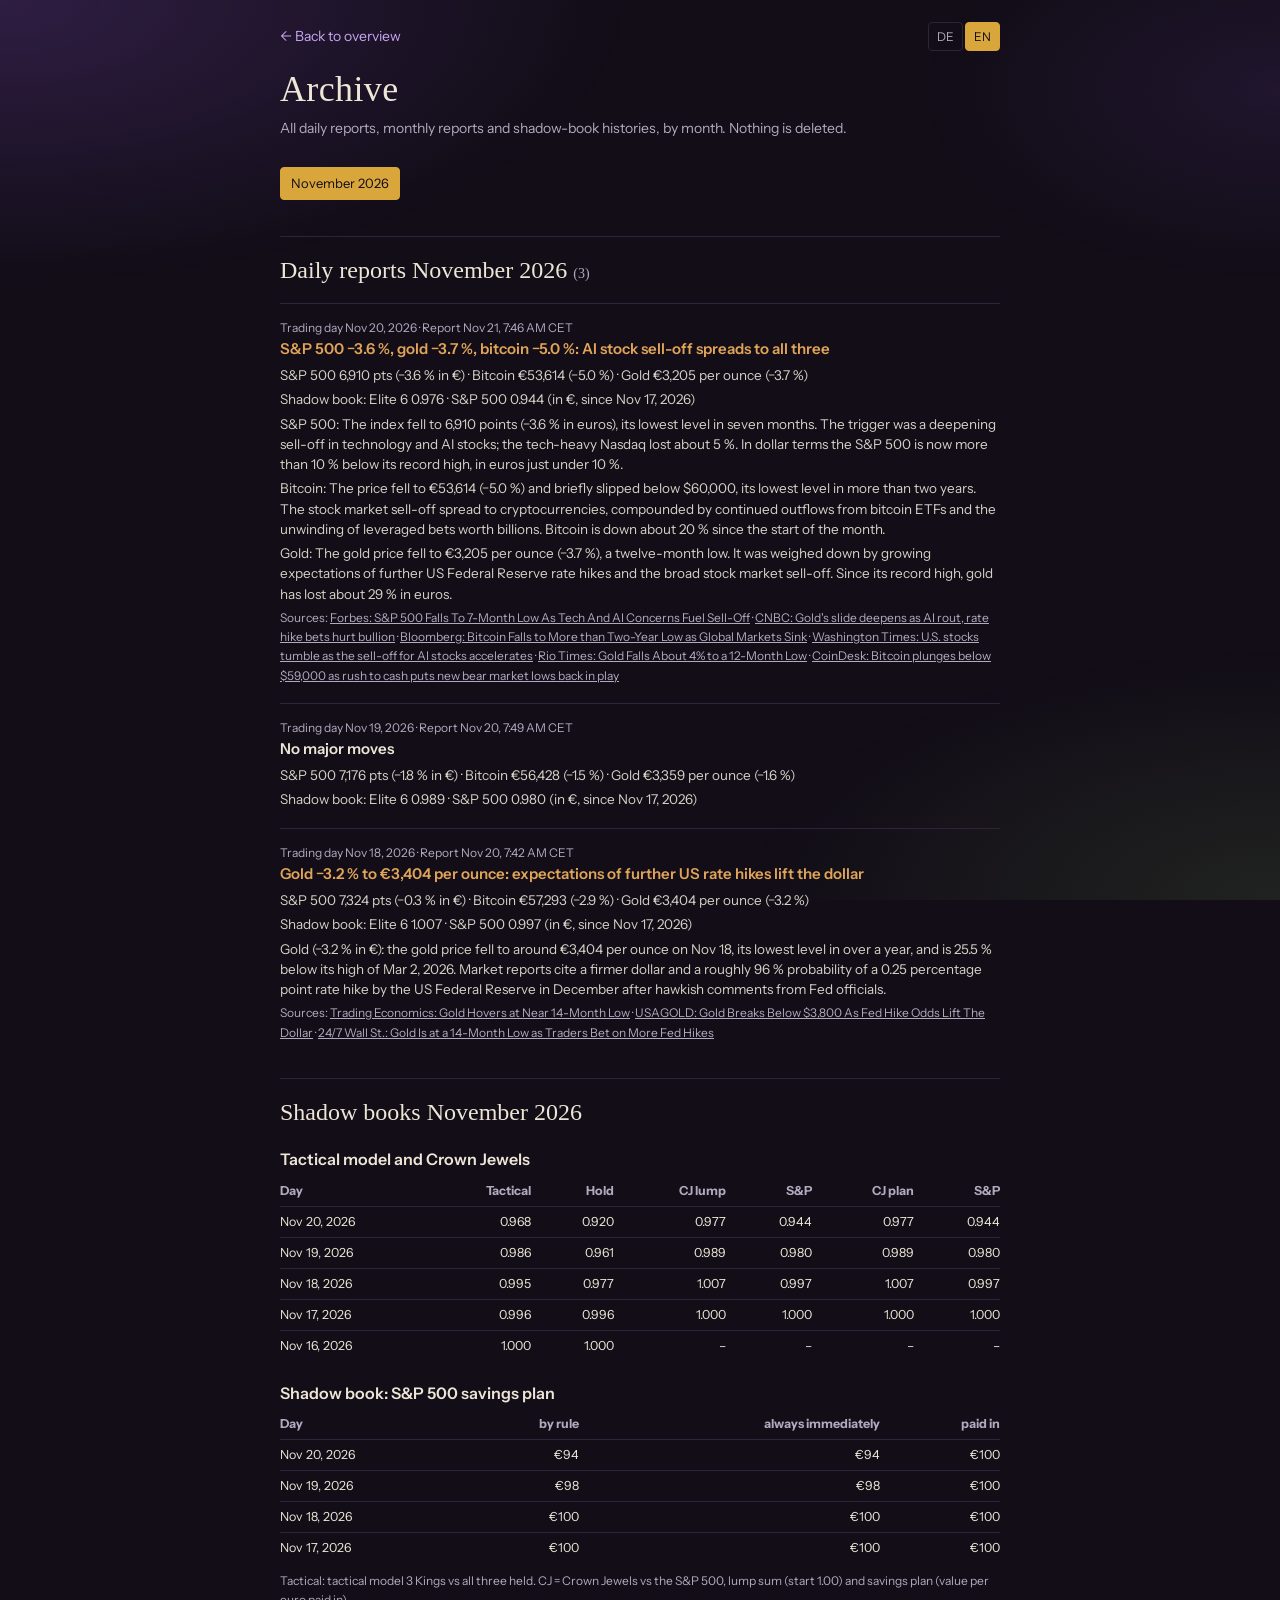
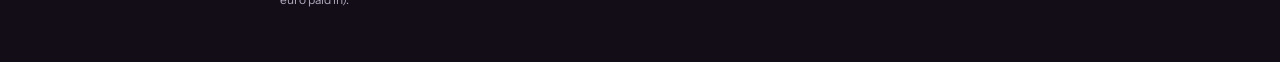
==== site/archiv.html @ 7afd89ca "Design: Narren-Atmosphäre (lila Schimmer im Hintergrund, rote Markerstriche unter Überschriften) Co-" ====
<!DOCTYPE html>
<html lang="de"><head><meta charset="utf-8">
<meta name="viewport" content="width=device-width,initial-scale=1,viewport-fit=cover">
<meta name="robots" content="noindex,nofollow"><meta name="theme-color" content="#120D17">
<link rel="preconnect" href="https://fonts.googleapis.com"><link rel="preconnect" href="https://fonts.gstatic.com" crossorigin><link href="https://fonts.googleapis.com/css2?family=Permanent+Marker&family=Rubik+Wet+Paint&family=Instrument+Sans:wght@400;500;600;700&display=swap" rel="stylesheet"><link rel="icon" href="favicon.svg" type="image/svg+xml"><link rel="apple-touch-icon" href="apple-touch-icon.png"><title>3Kings · Archiv</title>
<style>
:root{--ink:#0F1218;--line:#262B37;--text:#E9E4D8;--mute:#8A8F9C;--gld:#D9B34A;
--serif:"Iowan Old Style","Palatino Linotype",Palatino,Georgia,serif;--sans:system-ui,-apple-system,"Segoe UI",sans-serif}
*{box-sizing:border-box}html{color-scheme:dark}
body{margin:0;background:var(--ink);color:var(--text);font:15px/1.6 var(--sans);-webkit-font-smoothing:antialiased;
padding:max(22px,env(safe-area-inset-top)) 18px max(40px,env(safe-area-inset-bottom))}
main{max-width:720px;margin:0 auto}
a{color:var(--gld)}
.back{display:inline-block;margin-bottom:18px;font-size:14px;text-decoration:none}
h1{font:600 36px/1.15 var(--serif);margin:0 0 6px}
.lead{color:var(--mute);font-size:14px;margin:0 0 28px}
h2{font:500 22px/1.25 var(--serif);margin:36px 0 8px;padding-top:18px;border-top:1px solid var(--line)}
h3{font:600 16px/1.3 var(--sans);margin:22px 0 6px}
p,li{color:#D6D1C5}ul{padding-left:20px}
code{font-size:13px;background:#171B24;padding:1px 5px;border-radius:3px}
.top{display:flex;justify-content:space-between;align-items:center;margin-bottom:18px}.top .back{margin:0}.lang{display:flex;gap:2px;font-size:12px}.lang a{color:var(--mute);text-decoration:none;padding:4px 8px;border:1px solid var(--line);border-radius:4px}.lang a.on{color:var(--ink);background:var(--gld);border-color:var(--gld)}

.months{display:flex;flex-wrap:wrap;gap:6px;margin:0 0 22px}.months a{color:var(--mute);text-decoration:none;font-size:13px;padding:5px 10px;border:1px solid var(--line);border-radius:4px}.months a.on{color:var(--ink);background:var(--gld);border-color:var(--gld)}
.item{margin:18px 0 0;padding-top:14px;border-top:1px solid var(--line)}.meta{font-size:12px;color:var(--mute)}.hl{font:600 15px/1.35 var(--sans);margin:2px 0 6px}.hl.move{color:#E0A458}
.item p{margin:0 0 4px;font-size:13.5px;line-height:1.5}.src{font-size:12px;color:var(--mute)}.src a{color:var(--mute)}.rep h3{margin-top:14px}.sh th,.sh td{padding:5px 0 5px 12px}.sh th:first-child,.sh td:first-child{padding-left:0}.empty{color:var(--mute)}
.totop{position:fixed;right:14px;bottom:max(16px,env(safe-area-inset-bottom));z-index:30;height:36px;padding:0 12px;border-radius:6px;border:1px solid var(--line);background:rgba(15,18,24,.9);-webkit-backdrop-filter:blur(6px);backdrop-filter:blur(6px);color:var(--gld);font-size:13px;display:flex;align-items:center;gap:6px;cursor:pointer;opacity:0;pointer-events:none;transition:opacity .2s}.totop.on{opacity:1;pointer-events:auto}.totop:focus-visible{outline:2px solid var(--gld);outline-offset:2px}@media(prefers-reduced-motion:reduce){.totop{transition:none}}
/* Hofnarr-Design 2026-11-22 */
:root{--ink:#120D17;--slate:#1B1422;--line:#2E2338;--text:#EDE6D6;--mute:#B3A9BF;--ok:#8BC26A;--warn:#E2B04A;--bad:#EE6B5E;--gld:#D9A63B;--violet:#7B4BB8;--jgreen:#8BC26A;
--display:"Permanent Marker","Comic Sans MS",cursive;--title:"Rubik Wet Paint","Permanent Marker",cursive;--serif:"Instrument Sans",system-ui,-apple-system,"Segoe UI",sans-serif;--sans:"Instrument Sans",system-ui,-apple-system,"Segoe UI",sans-serif}
body{background:var(--ink)}a{color:#C9A6F2}a:hover{color:#E4D2FA}
.totop{background:rgba(18,13,23,.92);color:var(--gld)}
h1{font-family:var(--display);font-weight:400;letter-spacing:.01em}
h2{font-family:var(--display);font-weight:400;font-size:24px}

/* Narren-Atmosphäre 2026-11-22 */
body::before{content:"";position:fixed;inset:0;z-index:-1;pointer-events:none;background:radial-gradient(70% 45% at 0% 0%,rgba(123,75,184,.28),transparent 70%),radial-gradient(60% 40% at 100% 100%,rgba(139,194,106,.12),transparent 70%),radial-gradient(40% 30% at 100% 10%,rgba(123,75,184,.14),transparent 70%)}
body{background:#120D17}
</style></head><body><button class="totop" id="totop" type="button"><svg viewBox="0 0 12 12" width="12" height="12" aria-hidden="true"><path d="M6 10V2M2.5 5.5 6 2l3.5 3.5" fill="none" stroke="currentColor" stroke-width="1.5" stroke-linecap="round" stroke-linejoin="round"/></svg><span id="totopl">Nach oben</span></button>
<main>
<div class="top"><a class="back" id="back" href="./">← Zurück zur Übersicht</a><span class="lang"><a href="?lang=de" id="lde">DE</a><a href="?lang=en" id="len">EN</a></span></div>
<h1 id="ttl">Archiv</h1>
<p class="lead" id="lead">Alle Tagesmeldungen, Berichte und Schattenbuch-Verläufe, nach Monaten. Nichts wird gelöscht.</p>
<nav class="months" id="months"></nav>
<div id="doc"><p class="empty">…</p></div>
</main>
<script>
const qs=new URLSearchParams(location.search);let LANG=qs.get("lang")||(()=>{try{return localStorage.getItem("lang")}catch(e){return null}})()||(navigator.language||"de").slice(0,2);if(LANG!=="en")LANG="de";try{localStorage.setItem("lang",LANG)}catch(e){}
const EN=LANG==="en",T=(de,en)=>EN?en:de,LOC=EN?"en-US":"de-DE";document.documentElement.lang=LANG;
document.getElementById(EN?"len":"lde").className="on";document.getElementById("back").href="./?lang="+LANG;
const keep=k=>{const u=new URLSearchParams(location.search);u.set("lang",k);u.set("v",Date.now());return "?"+u};document.getElementById("lde").href=keep("de");document.getElementById("len").href=keep("en");
if(EN){document.title="3Kings · Archive";document.getElementById("back").textContent="← Back to overview";document.getElementById("ttl").textContent="Archive";document.getElementById("lead").textContent="All daily reports, monthly reports and shadow-book histories, by month. Nothing is deleted."}
const e=s=>String(s).replace(/&/g,"&amp;").replace(/</g,"&lt;").replace(/>/g,"&gt;");
const fmtDay=s=>{const[a,b,c]=s.split("-");return EN?new Date(+a,+b-1,+c).toLocaleDateString("en-US",{month:"short",day:"numeric",year:"numeric"}):c+"."+b+"."+a};
const mname=m=>{const[a,b]=m.split("-");return new Date(+a,+b-1,1).toLocaleDateString(LOC,{month:"long",year:"numeric"})};
const get=u=>fetch(u,{cache:"no-store"}).then(r=>r.ok?r.json():null).catch(()=>null);
Promise.all([get("archive/index.json"),get("news.json"),get("reports.json")]).then(async([ix,nw,rp])=>{
 const months=(ix&&ix.months)||[];const doc=document.getElementById("doc");
 if(!months.length){doc.innerHTML=`<p class="empty">${T("Noch keine Einträge.","No entries yet.")}</p>`;return}
 const m=months.includes(qs.get("m"))?qs.get("m"):months[0];
 document.getElementById("months").innerHTML=months.map(x=>`<a href="?lang=${LANG}&m=${x}"${x===m?' class="on"':""}>${mname(x)}</a>`).join("");
 const ar=await get(`archive/news-${m}.json`),sh=await get(`archive/shadow-${m}.json`);
 const items=[...((nw&&nw.items)||[]).filter(x=>(x.date||"").startsWith(m)),...((ar&&ar.items)||[])];
 const reps=((rp&&rp.items)||[]).filter(x=>x.type==="month"?x.period===m:(m.endsWith("-12")&&x.period===m.slice(0,4)));
 const rep=x=>{const ln=EN&&x.lines_en?x.lines_en:(x.lines||[]);return `<div class="item rep"><div class="meta">${x.type==="year"?T("Jahresbericht","Annual report"):T("Monatsbericht","Monthly report")} ${e(EN&&x.title_en?x.title_en:x.title)}${x.published?" · "+T("veröffentlicht ","published ")+e(x.published):""}</div>${ln.map(l=>l.startsWith("# ")?`<h3>${e(l.slice(2))}</h3>`:`<p>${e(l)}</p>`).join("")}</div>`};
 const one=x=>{const hl=EN&&x.headline_en?x.headline_en:x.headline,ln=EN&&x.lines_en?x.lines_en:(x.lines||[]),we=/^(Wochenende|Weekend)/.test(x.headline||"");
  return `<div class="item"><div class="meta">${we?T("Bitcoin am Wochenende ","Bitcoin weekend ")+fmtDay(x.date):T("Börsentag ","Trading day ")+fmtDay(x.date)}${x.published?" · "+T("Bericht ","Report ")+e(EN&&x.published_en?x.published_en:x.published):""}</div><div class="hl${x.move?" move":""}">${e(hl)}</div>${ln.map(l=>`<p>${e(l)}</p>`).join("")}${(x.sources||[]).length?`<div class="src">${T("Quellen","Sources")}: ${x.sources.map(s=>`<a href="${e(s.url)}" rel="noopener" target="_blank">${e(s.title)}</a>`).join(" · ")}</div>`:""}</div>`};
 const e0=x=>x==null?"–":new Intl.NumberFormat(LOC,{style:"currency",currency:"EUR",maximumFractionDigits:0}).format(x);const f3=x=>x==null?"–":(+x).toFixed(3).replace(".",EN?".":",");
 const shadow=sh&&sh.rows&&sh.rows.length?`<h2>${T("Schattenbücher","Shadow books")} ${mname(m)}</h2><h3>${T("Taktikmodell und Kronjuwelen","Tactical model and Crown Jewels")}</h3><div style="overflow-x:auto"><table class="sh" style="width:100%;border-collapse:collapse;font-size:12.5px;white-space:nowrap"><tr style="color:var(--mute);text-align:right"><th style="text-align:left">${T("Tag","Day")}</th><th>${T("Taktik","Tactical")}</th><th>${T("Halten","Hold")}</th><th>${T("KJ Einmal","CJ lump")}</th><th>S&amp;P</th><th>${T("KJ Sparplan","CJ plan")}</th><th>S&amp;P</th></tr>${sh.rows.map(r=>`<tr style="text-align:right;border-top:1px solid var(--line)"><td style="text-align:left;padding:5px 0">${fmtDay(r.date)}</td><td>${f3(r.team)}</td><td>${f3(r.team_hold)}</td><td>${f3(r.kj)}</td><td>${f3(r.kj_spy)}</td><td>${f3(r.kjp)}</td><td>${f3(r.kjp_spy)}</td></tr>`).join("")}</table></div>${sh.rows.some(r=>r.sp_rule!=null)?`<h3>${T("Schattenbuch Sparplan S&amp;P 500","Shadow book: S&amp;P 500 savings plan")}</h3><div style="overflow-x:auto"><table class="sh" style="width:100%;border-collapse:collapse;font-size:12.5px;white-space:nowrap"><tr style="color:var(--mute);text-align:right"><th style="text-align:left">${T("Tag","Day")}</th><th>${T("nach Regel","by rule")}</th><th>${T("immer sofort","always immediately")}</th><th>${T("eingezahlt","paid in")}</th></tr>${sh.rows.filter(r=>r.sp_rule!=null).map(r=>`<tr style="text-align:right;border-top:1px solid var(--line)"><td style="text-align:left">${fmtDay(r.date)}</td><td>${e0(r.sp_rule)}</td><td>${e0(r.sp_now)}</td><td>${e0(r.sp_paid)}</td></tr>`).join("")}</table></div>`:""}<p class="meta" style="margin-top:8px">${T("Taktik: Taktikmodell 3 Könige gegen alle drei gehalten. KJ = Kronjuwelen gegen den S&amp;P 500, Einmalanlage (Start 1,00) und Sparplan (Wert je eingezahltem Euro).","Tactical: tactical model 3 Kings vs all three held. CJ = Crown Jewels vs the S&amp;P 500, lump sum (start 1.00) and savings plan (value per euro paid in).")}</p>`:"";
 doc.innerHTML=(reps.length?`<h2>${T("Berichte","Reports")}</h2>${reps.map(rep).join("")}`:"")+`<h2>${T("Tagesmeldungen","Daily reports")} ${mname(m)} <span style="font-size:14px;color:var(--mute)">(${items.length})</span></h2>`+(items.length?items.map(one).join(""):`<p class="empty">${T("Keine Meldungen in diesem Monat.","No reports this month.")}</p>`)+shadow;
});
</script><script>{const EN2=document.documentElement.lang==="en",b=document.getElementById("totop");document.getElementById("totopl").textContent=EN2?"Up":"Nach oben";b.setAttribute("aria-label",EN2?"Go up":"Nach oben");
const upd=()=>b.classList.toggle("on",scrollY>innerHeight*1.2);addEventListener("scroll",upd,{passive:true});upd();
b.onclick=()=>scrollTo({top:0,behavior:matchMedia("(prefers-reduced-motion: reduce)").matches?"auto":"smooth"})}</script></body></html>
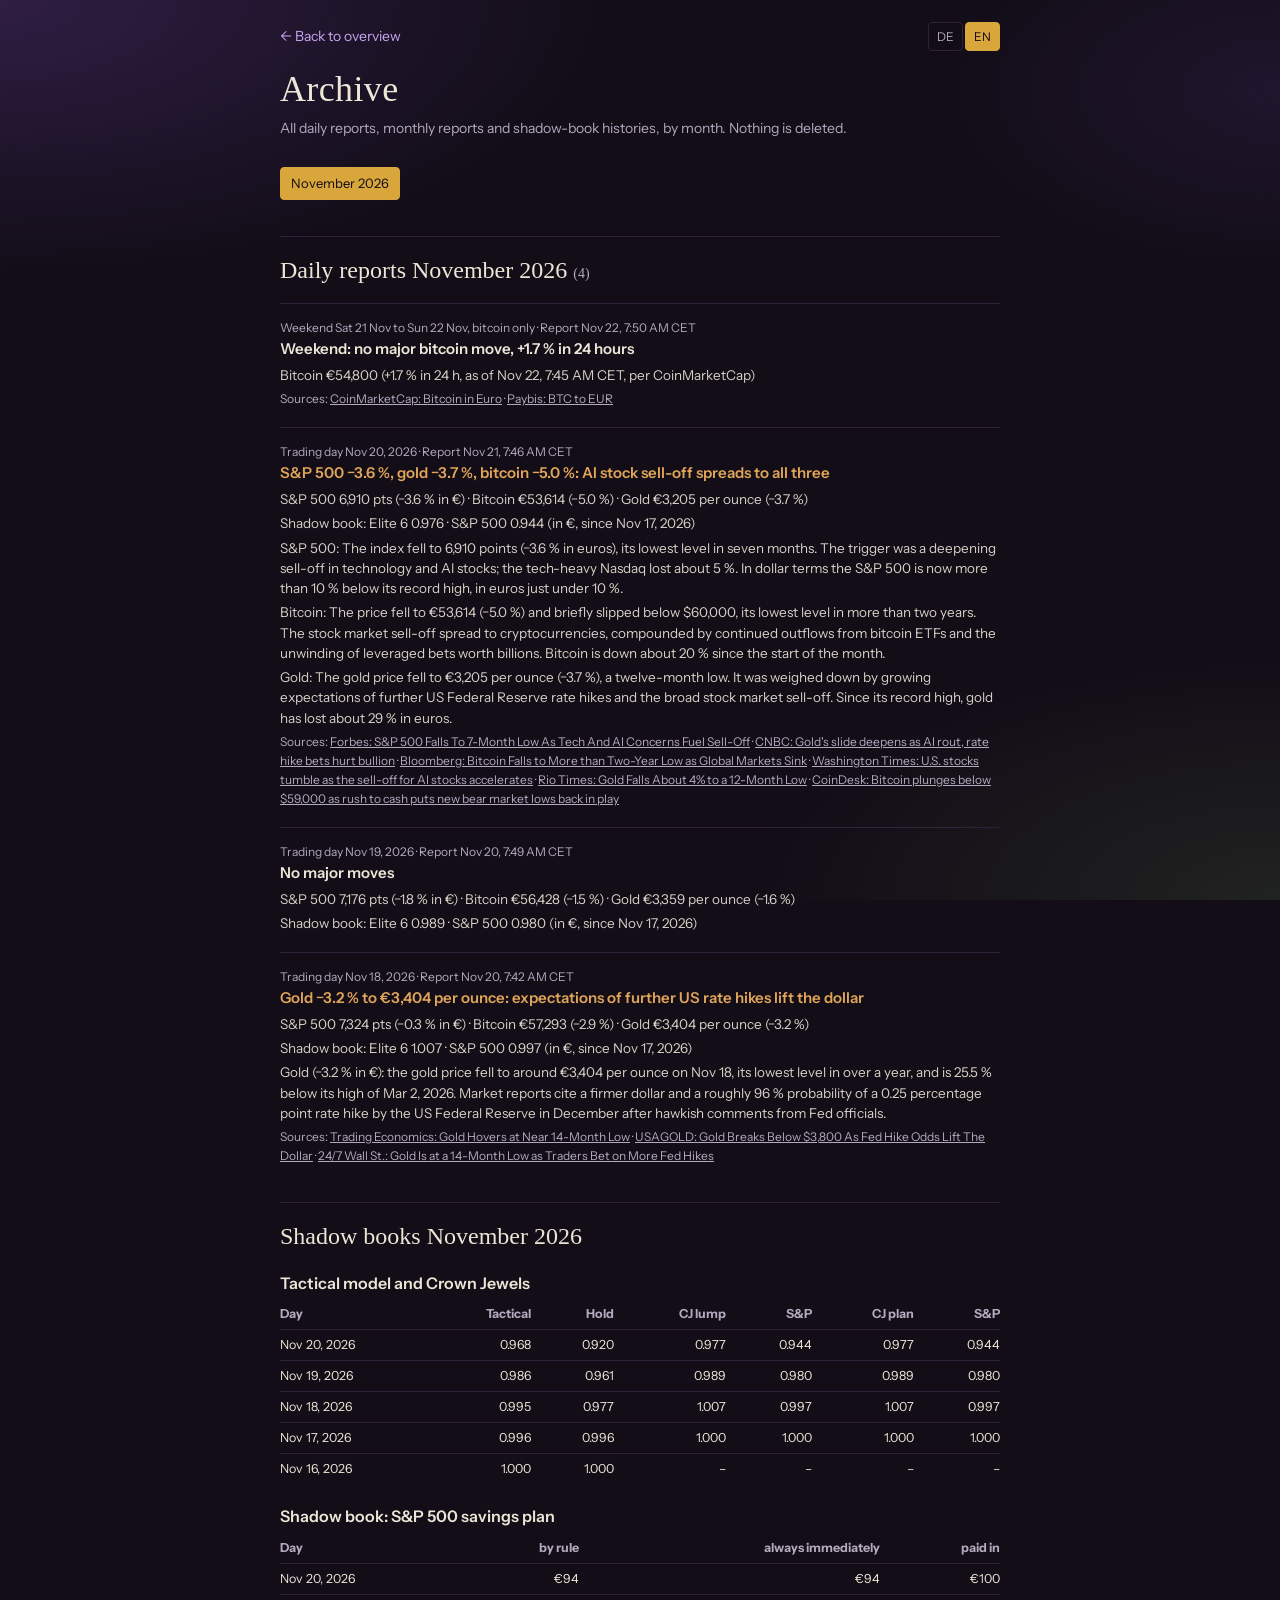
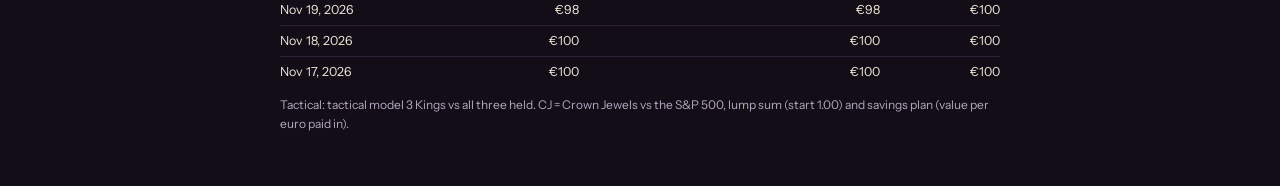
==== commit b18cfbc5: "Berichte gegen 7 Uhr, Wochenend-Bericht eindeutig beschriftet Co-Authored-By: Claude Opus 5.5 <norep" ====
--- a/site/archiv.html
+++ b/site/archiv.html
@@ -63,7 +63,7 @@
  const reps=((rp&&rp.items)||[]).filter(x=>x.type==="month"?x.period===m:(m.endsWith("-12")&&x.period===m.slice(0,4)));
  const rep=x=>{const ln=EN&&x.lines_en?x.lines_en:(x.lines||[]);return `<div class="item rep"><div class="meta">${x.type==="year"?T("Jahresbericht","Annual report"):T("Monatsbericht","Monthly report")} ${e(EN&&x.title_en?x.title_en:x.title)}${x.published?" · "+T("veröffentlicht ","published ")+e(x.published):""}</div>${ln.map(l=>l.startsWith("# ")?`<h3>${e(l.slice(2))}</h3>`:`<p>${e(l)}</p>`).join("")}</div>`};
  const one=x=>{const hl=EN&&x.headline_en?x.headline_en:x.headline,ln=EN&&x.lines_en?x.lines_en:(x.lines||[]),we=/^(Wochenende|Weekend)/.test(x.headline||"");
-  return `<div class="item"><div class="meta">${we?T("Bitcoin am Wochenende ","Bitcoin weekend ")+fmtDay(x.date):T("Börsentag ","Trading day ")+fmtDay(x.date)}${x.published?" · "+T("Bericht ","Report ")+e(EN&&x.published_en?x.published_en:x.published):""}</div><div class="hl${x.move?" move":""}">${e(hl)}</div>${ln.map(l=>`<p>${e(l)}</p>`).join("")}${(x.sources||[]).length?`<div class="src">${T("Quellen","Sources")}: ${x.sources.map(s=>`<a href="${e(s.url)}" rel="noopener" target="_blank">${e(s.title)}</a>`).join(" · ")}</div>`:""}</div>`};
+  return `<div class="item"><div class="meta">${we?(()=>{const d=new Date(x.date+"T12:00:00"),p=new Date(d-864e5),wd=EN?["Sun","Mon","Tue","Wed","Thu","Fri","Sat"]:["So.","Mo.","Di.","Mi.","Do.","Fr.","Sa."],dm=z=>EN?z.toLocaleDateString("en-GB",{day:"numeric",month:"short"}):z.getDate()+"."+(z.getMonth()+1)+".";return T("Wochenende ","Weekend ")+wd[p.getDay()]+" "+dm(p)+T(" bis "," to ")+wd[d.getDay()]+" "+dm(d)+T(", nur Bitcoin",", bitcoin only")})():T("Börsentag ","Trading day ")+fmtDay(x.date)}${x.published?" · "+T("Bericht ","Report ")+e(EN&&x.published_en?x.published_en:x.published):""}</div><div class="hl${x.move?" move":""}">${e(hl)}</div>${ln.map(l=>`<p>${e(l)}</p>`).join("")}${(x.sources||[]).length?`<div class="src">${T("Quellen","Sources")}: ${x.sources.map(s=>`<a href="${e(s.url)}" rel="noopener" target="_blank">${e(s.title)}</a>`).join(" · ")}</div>`:""}</div>`};
  const e0=x=>x==null?"–":new Intl.NumberFormat(LOC,{style:"currency",currency:"EUR",maximumFractionDigits:0}).format(x);const f3=x=>x==null?"–":(+x).toFixed(3).replace(".",EN?".":",");
  const shadow=sh&&sh.rows&&sh.rows.length?`<h2>${T("Schattenbücher","Shadow books")} ${mname(m)}</h2><h3>${T("Taktikmodell und Kronjuwelen","Tactical model and Crown Jewels")}</h3><div style="overflow-x:auto"><table class="sh" style="width:100%;border-collapse:collapse;font-size:12.5px;white-space:nowrap"><tr style="color:var(--mute);text-align:right"><th style="text-align:left">${T("Tag","Day")}</th><th>${T("Taktik","Tactical")}</th><th>${T("Halten","Hold")}</th><th>${T("KJ Einmal","CJ lump")}</th><th>S&amp;P</th><th>${T("KJ Sparplan","CJ plan")}</th><th>S&amp;P</th></tr>${sh.rows.map(r=>`<tr style="text-align:right;border-top:1px solid var(--line)"><td style="text-align:left;padding:5px 0">${fmtDay(r.date)}</td><td>${f3(r.team)}</td><td>${f3(r.team_hold)}</td><td>${f3(r.kj)}</td><td>${f3(r.kj_spy)}</td><td>${f3(r.kjp)}</td><td>${f3(r.kjp_spy)}</td></tr>`).join("")}</table></div>${sh.rows.some(r=>r.sp_rule!=null)?`<h3>${T("Schattenbuch Sparplan S&amp;P 500","Shadow book: S&amp;P 500 savings plan")}</h3><div style="overflow-x:auto"><table class="sh" style="width:100%;border-collapse:collapse;font-size:12.5px;white-space:nowrap"><tr style="color:var(--mute);text-align:right"><th style="text-align:left">${T("Tag","Day")}</th><th>${T("nach Regel","by rule")}</th><th>${T("immer sofort","always immediately")}</th><th>${T("eingezahlt","paid in")}</th></tr>${sh.rows.filter(r=>r.sp_rule!=null).map(r=>`<tr style="text-align:right;border-top:1px solid var(--line)"><td style="text-align:left">${fmtDay(r.date)}</td><td>${e0(r.sp_rule)}</td><td>${e0(r.sp_now)}</td><td>${e0(r.sp_paid)}</td></tr>`).join("")}</table></div>`:""}<p class="meta" style="margin-top:8px">${T("Taktik: Taktikmodell 3 Könige gegen alle drei gehalten. KJ = Kronjuwelen gegen den S&amp;P 500, Einmalanlage (Start 1,00) und Sparplan (Wert je eingezahltem Euro).","Tactical: tactical model 3 Kings vs all three held. CJ = Crown Jewels vs the S&amp;P 500, lump sum (start 1.00) and savings plan (value per euro paid in).")}</p>`:"";
  doc.innerHTML=(reps.length?`<h2>${T("Berichte","Reports")}</h2>${reps.map(rep).join("")}`:"")+`<h2>${T("Tagesmeldungen","Daily reports")} ${mname(m)} <span style="font-size:14px;color:var(--mute)">(${items.length})</span></h2>`+(items.length?items.map(one).join(""):`<p class="empty">${T("Keine Meldungen in diesem Monat.","No reports this month.")}</p>`)+shadow;
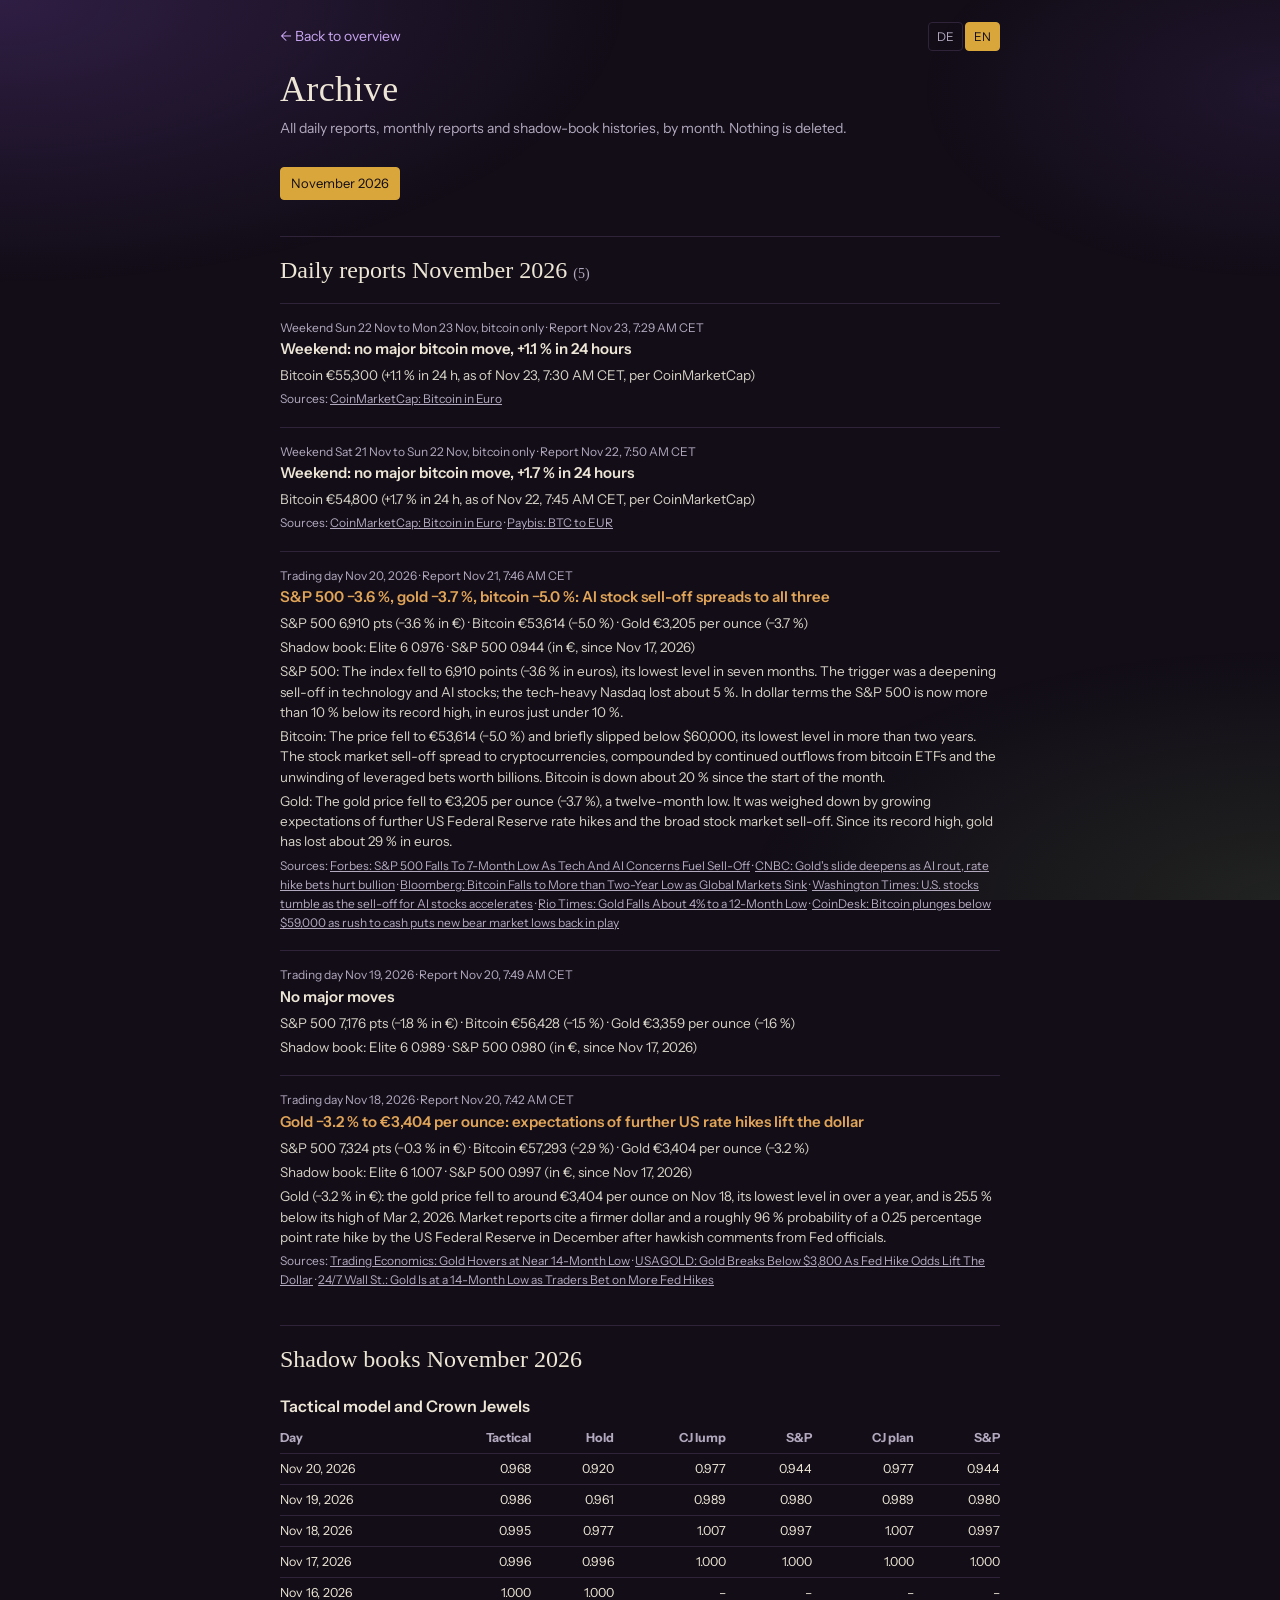
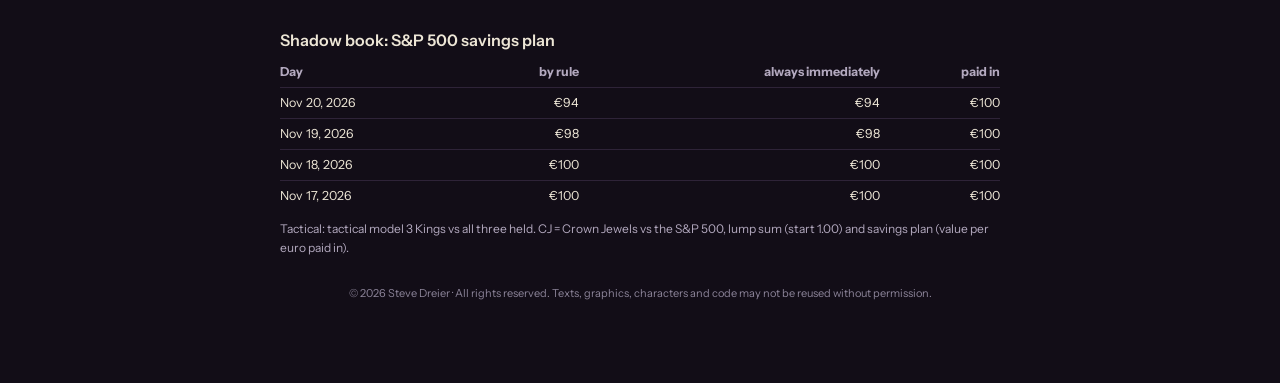
==== commit d6995291: "Urheberhinweis auf allen Seiten, Vorbehalt gegen Text- und Data-Mining Co-Authored-By: Claude Opus 5" ====
--- a/site/archiv.html
+++ b/site/archiv.html
@@ -1,8 +1,8 @@
 <!DOCTYPE html>
-<html lang="de"><head><meta charset="utf-8">
+<html lang="de"><head><meta name="tdm-reservation" content="1"><meta charset="utf-8">
 <meta name="viewport" content="width=device-width,initial-scale=1,viewport-fit=cover">
 <meta name="robots" content="noindex,nofollow"><meta name="theme-color" content="#120D17">
-<link rel="preconnect" href="https://fonts.googleapis.com"><link rel="preconnect" href="https://fonts.gstatic.com" crossorigin><link href="https://fonts.googleapis.com/css2?family=Permanent+Marker&family=Rubik+Wet+Paint&family=Instrument+Sans:wght@400;500;600;700&display=swap" rel="stylesheet"><link rel="icon" href="favicon.svg" type="image/svg+xml"><link rel="apple-touch-icon" href="apple-touch-icon.png"><title>3Kings · Archiv</title>
+<link rel="preconnect" href="https://fonts.googleapis.com"><link rel="preconnect" href="https://fonts.gstatic.com" crossorigin><link href="https://fonts.googleapis.com/css2?family=Permanent+Marker&family=Rubik+Wet+Paint&family=Instrument+Sans:wght@400;500;600;700&display=swap" rel="stylesheet"><link rel="icon" href="favicon.ico" sizes="any"><link rel="icon" href="favicon.svg" type="image/svg+xml"><link rel="icon" href="favicon-32.png" type="image/png" sizes="32x32"><link rel="apple-touch-icon" href="apple-touch-icon.png"><title>3Kings · Archiv</title>
 <style>
 :root{--ink:#0F1218;--line:#262B37;--text:#E9E4D8;--mute:#8A8F9C;--gld:#D9B34A;
 --serif:"Iowan Old Style","Palatino Linotype",Palatino,Georgia,serif;--sans:system-ui,-apple-system,"Segoe UI",sans-serif}
@@ -70,4 +70,4 @@
 });
 </script><script>{const EN2=document.documentElement.lang==="en",b=document.getElementById("totop");document.getElementById("totopl").textContent=EN2?"Up":"Nach oben";b.setAttribute("aria-label",EN2?"Go up":"Nach oben");
 const upd=()=>b.classList.toggle("on",scrollY>innerHeight*1.2);addEventListener("scroll",upd,{passive:true});upd();
-b.onclick=()=>scrollTo({top:0,behavior:matchMedia("(prefers-reduced-motion: reduce)").matches?"auto":"smooth"})}</script></body></html>
+b.onclick=()=>scrollTo({top:0,behavior:matchMedia("(prefers-reduced-motion: reduce)").matches?"auto":"smooth"})}</script><script>{const E=document.documentElement.lang==="en",d=document.createElement("p");d.style.cssText="text-align:center;font-size:11px;color:#8b8398;margin:28px 16px 40px";d.textContent="© 2026 Steve Dreier · "+(E?"All rights reserved. Texts, graphics, characters and code may not be reused without permission.":"Alle Rechte vorbehalten. Texte, Grafiken, Figuren und Code dürfen ohne Erlaubnis nicht übernommen werden.");document.body.appendChild(d)}</script></body></html>
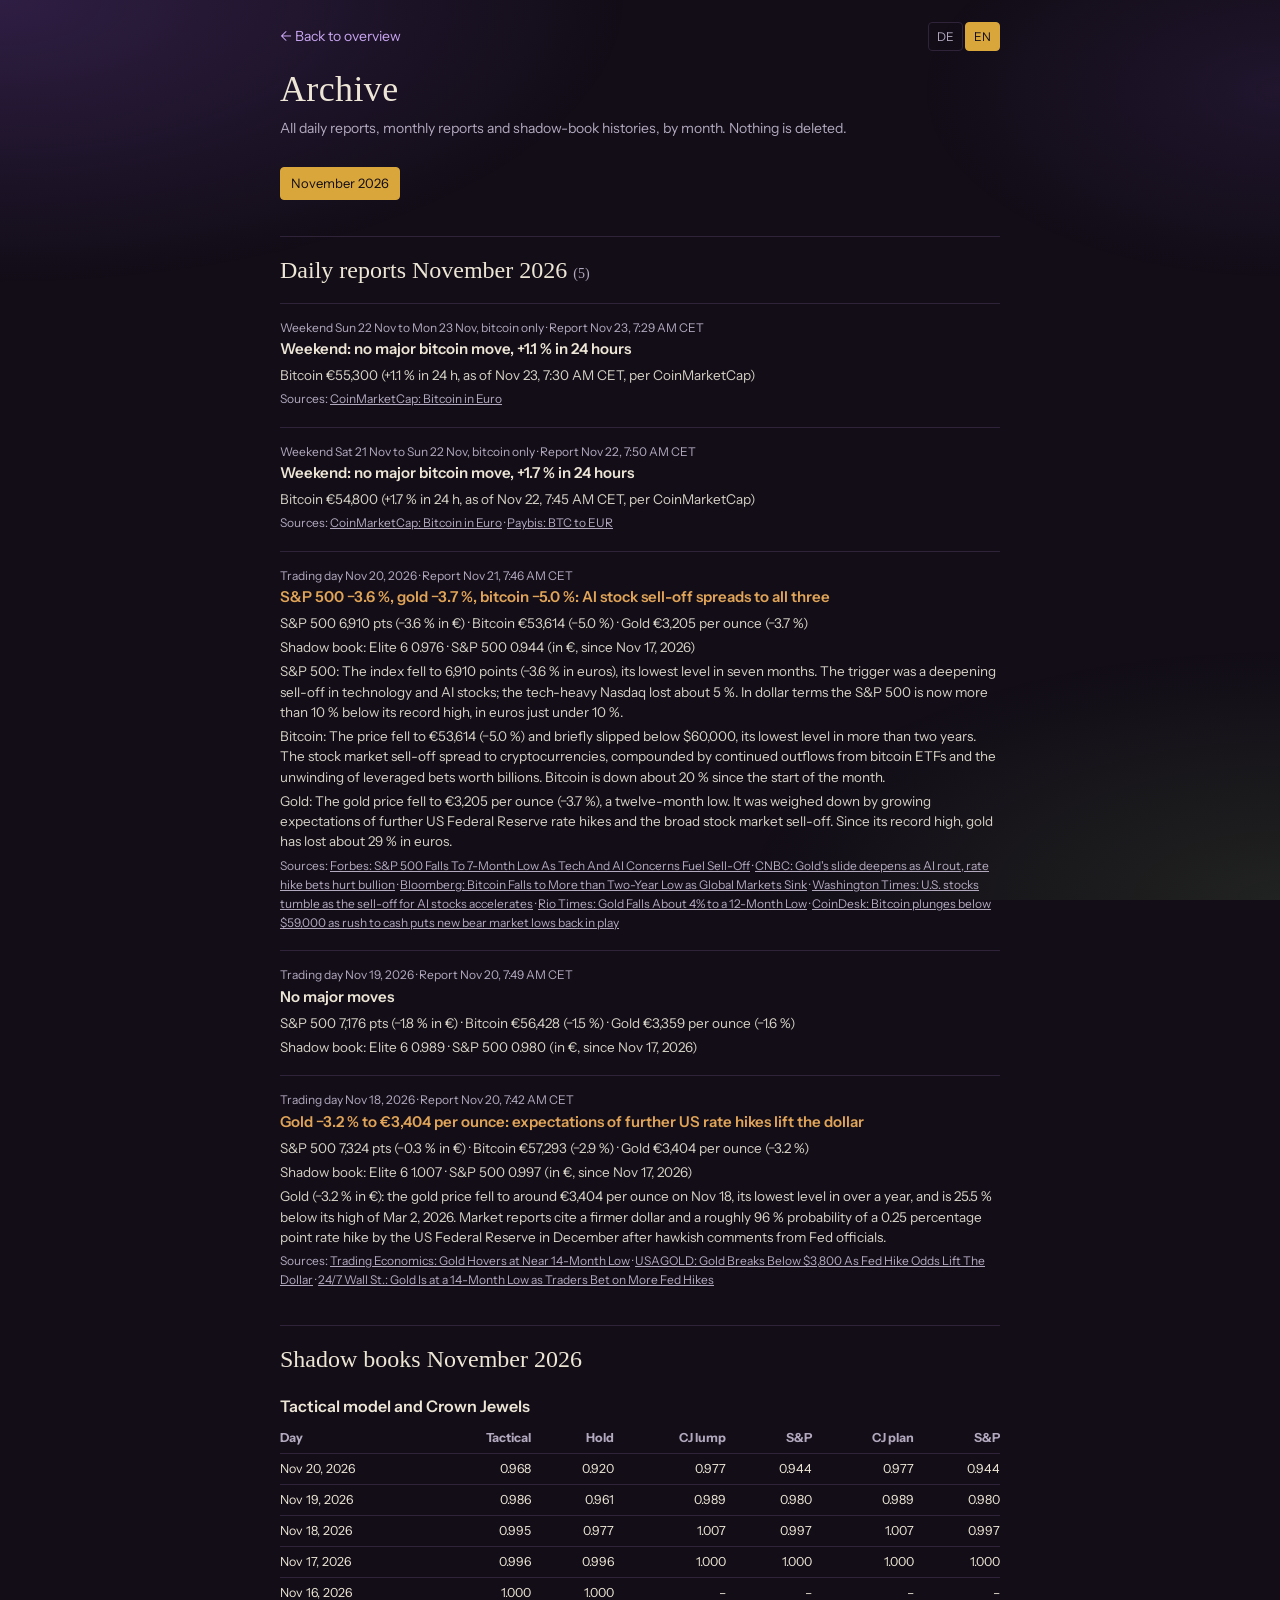
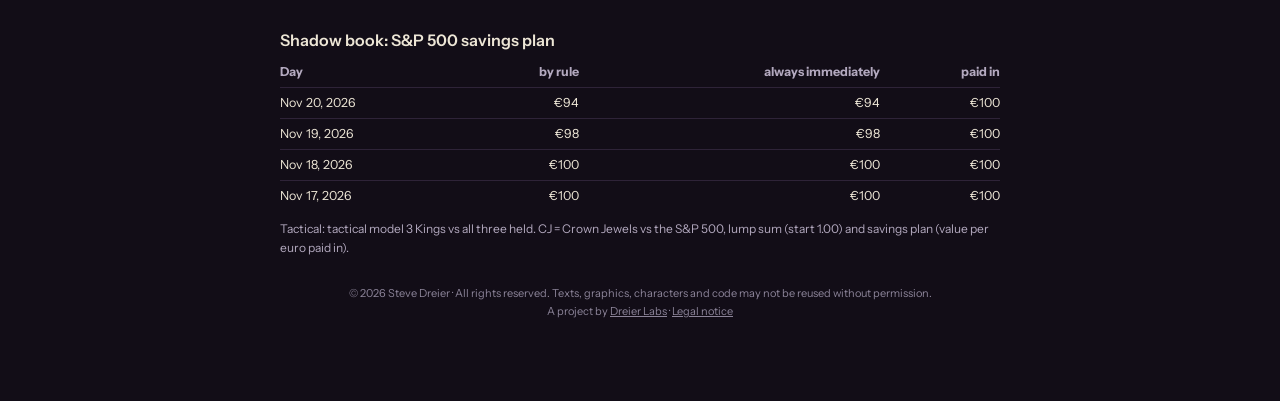
==== commit 949d39ff: "Footer: A project by Dreier Labs, link to Impressum Co-Authored-By: Claude Opus 5.5 <noreply@anthrop" ====
--- a/site/archiv.html
+++ b/site/archiv.html
@@ -70,4 +70,4 @@
 });
 </script><script>{const EN2=document.documentElement.lang==="en",b=document.getElementById("totop");document.getElementById("totopl").textContent=EN2?"Up":"Nach oben";b.setAttribute("aria-label",EN2?"Go up":"Nach oben");
 const upd=()=>b.classList.toggle("on",scrollY>innerHeight*1.2);addEventListener("scroll",upd,{passive:true});upd();
-b.onclick=()=>scrollTo({top:0,behavior:matchMedia("(prefers-reduced-motion: reduce)").matches?"auto":"smooth"})}</script><script>{const E=document.documentElement.lang==="en",d=document.createElement("p");d.style.cssText="text-align:center;font-size:11px;color:#8b8398;margin:28px 16px 40px";d.textContent="© 2026 Steve Dreier · "+(E?"All rights reserved. Texts, graphics, characters and code may not be reused without permission.":"Alle Rechte vorbehalten. Texte, Grafiken, Figuren und Code dürfen ohne Erlaubnis nicht übernommen werden.");document.body.appendChild(d)}</script></body></html>
+b.onclick=()=>scrollTo({top:0,behavior:matchMedia("(prefers-reduced-motion: reduce)").matches?"auto":"smooth"})}</script><script>{const E=document.documentElement.lang==="en",d=document.createElement("p");d.style.cssText="text-align:center;font-size:11px;color:#8b8398;margin:28px 16px 40px";d.textContent="© 2026 Steve Dreier · "+(E?"All rights reserved. Texts, graphics, characters and code may not be reused without permission.":"Alle Rechte vorbehalten. Texte, Grafiken, Figuren und Code dürfen ohne Erlaubnis nicht übernommen werden.");var a=document.createElement("a");a.href="https://dreierlabs.com/impressum.html";a.style.color="inherit";a.textContent=E?"Legal notice":"Impressum";var g=document.createElement("a");g.href="https://dreierlabs.com";g.style.color="inherit";g.textContent="Dreier Labs";d.appendChild(document.createElement("br"));d.appendChild(document.createTextNode(E?"A project by ":"Ein Projekt von "));d.appendChild(g);d.appendChild(document.createTextNode(" · "));d.appendChild(a);document.body.appendChild(d)}</script></body></html>
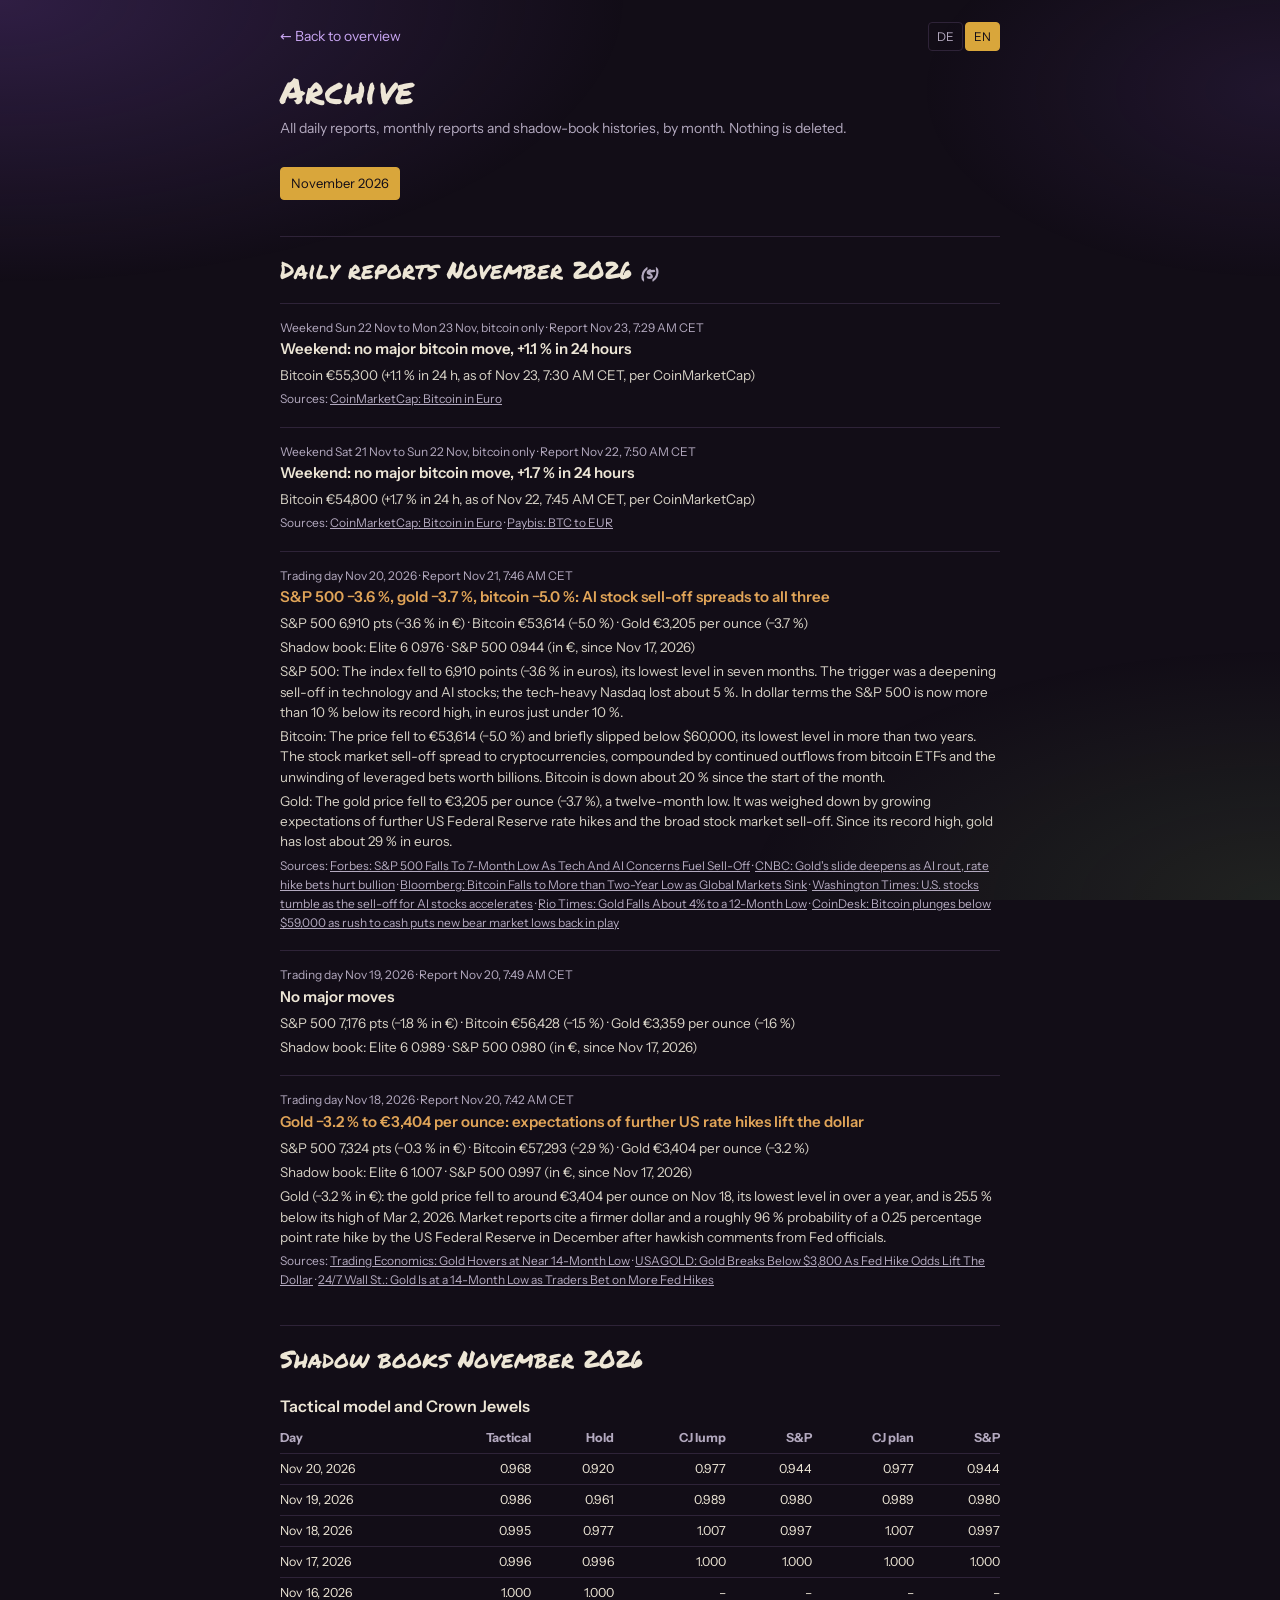
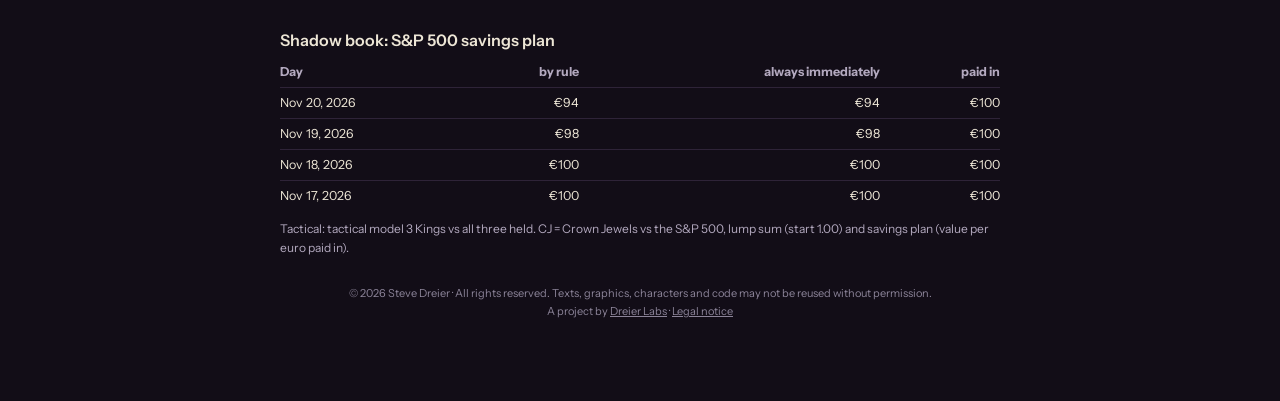
==== commit 3b9ea35e: "Schriften lokal statt Google Fonts (DSGVO) Co-Authored-By: Claude Sonnet 5.5 <noreply@anthropic.com>" ====
--- a/site/archiv.html
+++ b/site/archiv.html
@@ -1,8 +1,7 @@
 <!DOCTYPE html>
 <html lang="de"><head><meta name="tdm-reservation" content="1"><meta charset="utf-8">
 <meta name="viewport" content="width=device-width,initial-scale=1,viewport-fit=cover">
-<meta name="robots" content="noindex,nofollow"><meta name="theme-color" content="#120D17">
-<link rel="preconnect" href="https://fonts.googleapis.com"><link rel="preconnect" href="https://fonts.gstatic.com" crossorigin><link href="https://fonts.googleapis.com/css2?family=Permanent+Marker&family=Rubik+Wet+Paint&family=Instrument+Sans:wght@400;500;600;700&display=swap" rel="stylesheet"><link rel="icon" href="favicon.ico" sizes="any"><link rel="icon" href="favicon.svg" type="image/svg+xml"><link rel="icon" href="favicon-32.png" type="image/png" sizes="32x32"><link rel="apple-touch-icon" href="apple-touch-icon.png"><title>3Kings · Archiv</title>
+<meta name="robots" content="noindex,nofollow"><meta name="theme-color" content="#120D17"><link rel="stylesheet" href="fonts/fonts.css"><link rel="icon" href="favicon.ico" sizes="any"><link rel="icon" href="favicon.svg" type="image/svg+xml"><link rel="icon" href="favicon-32.png" type="image/png" sizes="32x32"><link rel="apple-touch-icon" href="apple-touch-icon.png"><title>3Kings · Archiv</title>
 <style>
 :root{--ink:#0F1218;--line:#262B37;--text:#E9E4D8;--mute:#8A8F9C;--gld:#D9B34A;
 --serif:"Iowan Old Style","Palatino Linotype",Palatino,Georgia,serif;--sans:system-ui,-apple-system,"Segoe UI",sans-serif}
--- a/site/fonts/fonts.css
+++ b/site/fonts/fonts.css
@@ -0,0 +1,8 @@
+@font-face{font-family:"Permanent Marker";font-style:normal;font-weight:400;font-display:swap;src:url(permanent-marker-latin-400-normal.woff2) format("woff2")}
+@font-face{font-family:"Finger Paint";font-style:normal;font-weight:400;font-display:swap;src:url(finger-paint-latin-400-normal.woff2) format("woff2")}
+@font-face{font-family:"Rubik Wet Paint";font-style:normal;font-weight:400;font-display:swap;src:url(rubik-wet-paint-latin-400-normal.woff2) format("woff2")}
+@font-face{font-family:"Special Elite";font-style:normal;font-weight:400;font-display:swap;src:url(special-elite-latin-400-normal.woff2) format("woff2")}
+@font-face{font-family:"Instrument Sans";font-style:normal;font-weight:400;font-display:swap;src:url(instrument-sans-latin-400-normal.woff2) format("woff2")}
+@font-face{font-family:"Instrument Sans";font-style:normal;font-weight:500;font-display:swap;src:url(instrument-sans-latin-500-normal.woff2) format("woff2")}
+@font-face{font-family:"Instrument Sans";font-style:normal;font-weight:600;font-display:swap;src:url(instrument-sans-latin-600-normal.woff2) format("woff2")}
+@font-face{font-family:"Instrument Sans";font-style:normal;font-weight:700;font-display:swap;src:url(instrument-sans-latin-700-normal.woff2) format("woff2")}
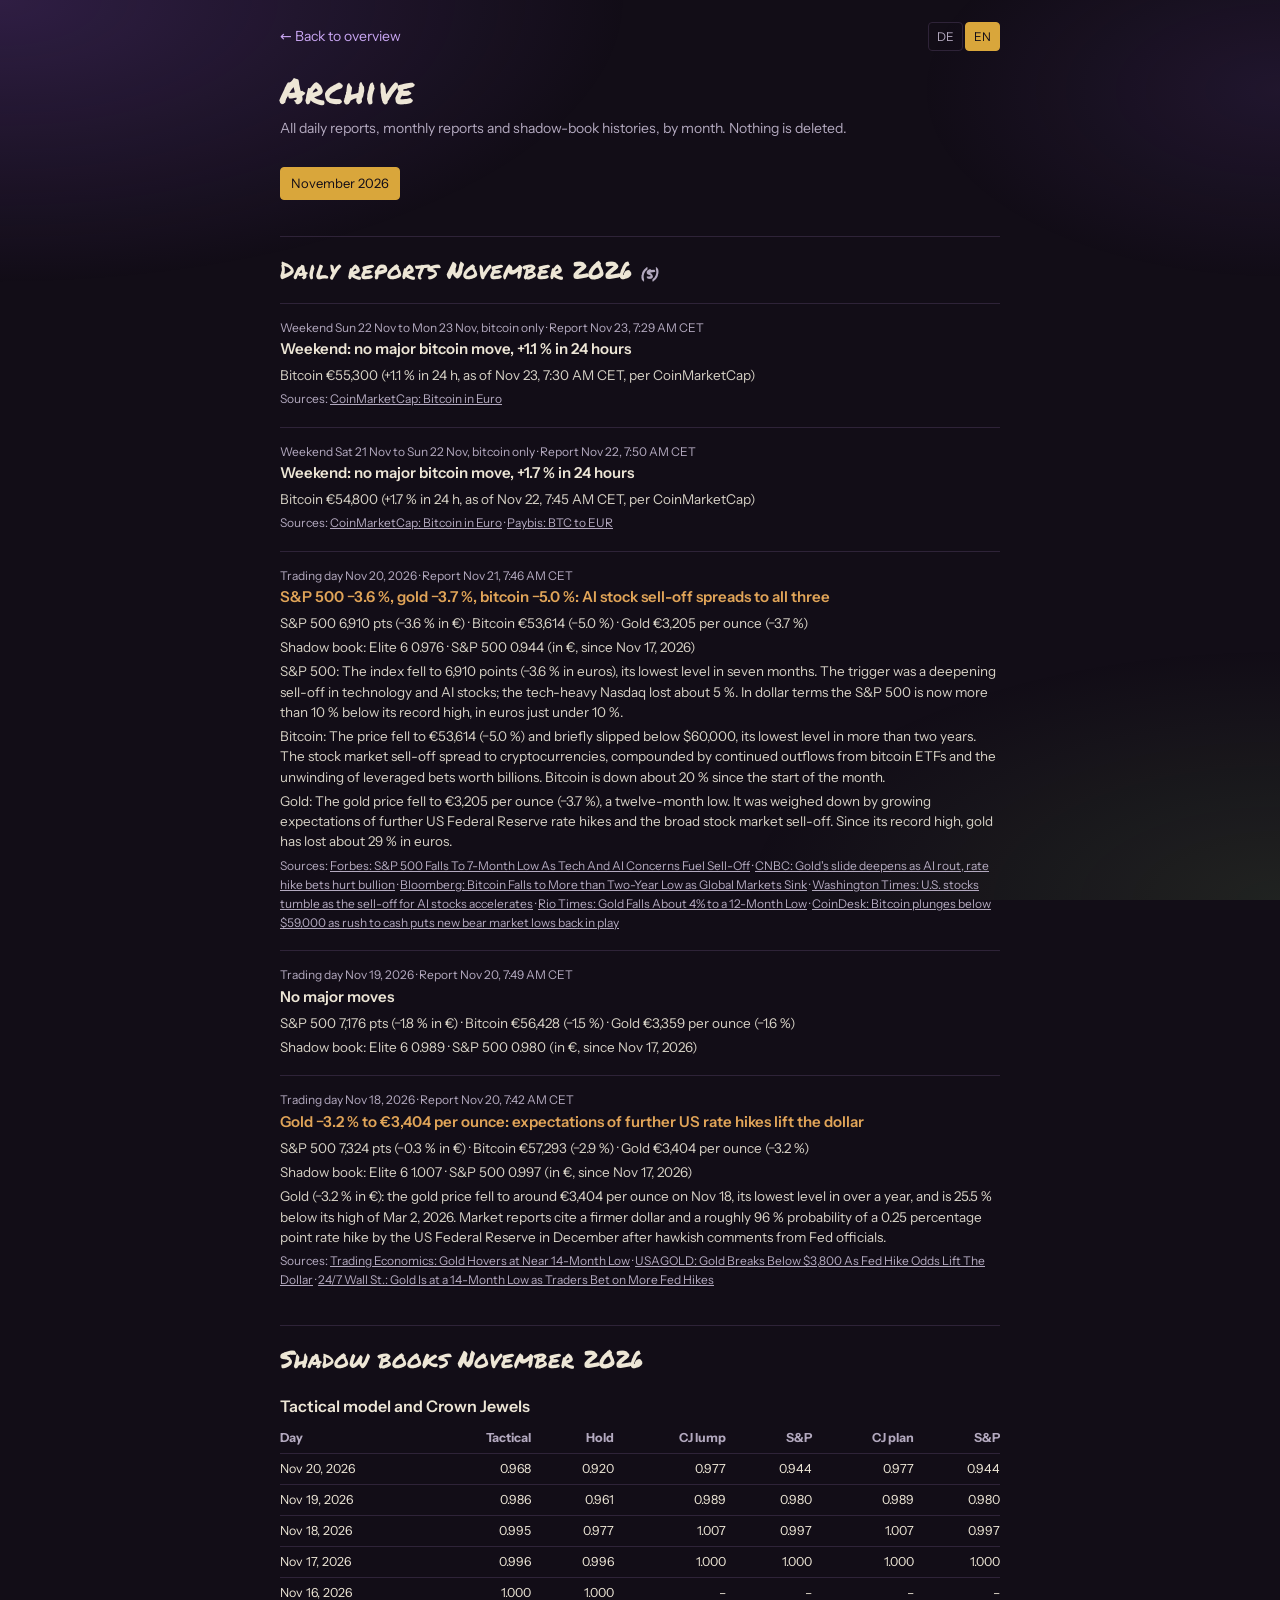
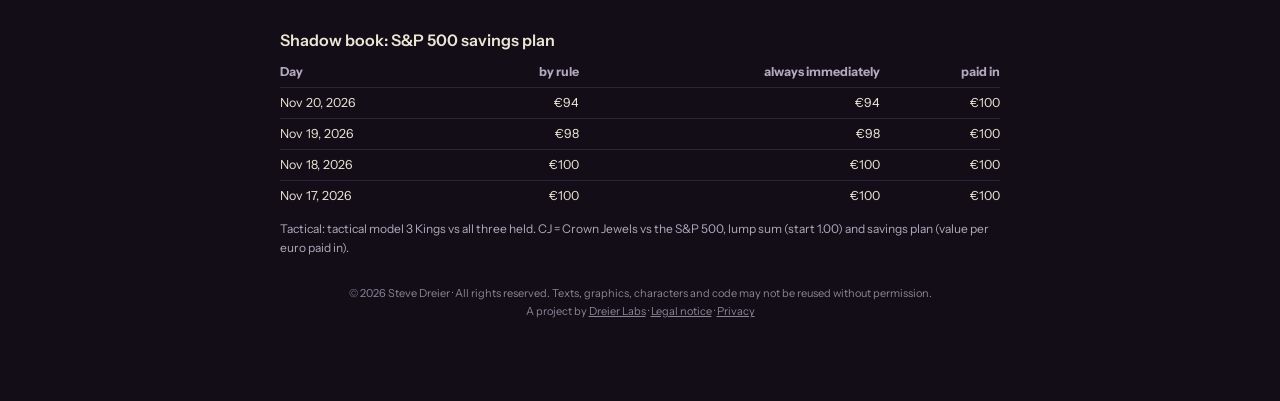
==== commit e504b5b8: "Footer: Datenschutz-Link auf dreierlabs.com Co-Authored-By: Claude Sonnet 5.5 <noreply@anthropic.com" ====
--- a/site/archiv.html
+++ b/site/archiv.html
@@ -69,4 +69,4 @@
 });
 </script><script>{const EN2=document.documentElement.lang==="en",b=document.getElementById("totop");document.getElementById("totopl").textContent=EN2?"Up":"Nach oben";b.setAttribute("aria-label",EN2?"Go up":"Nach oben");
 const upd=()=>b.classList.toggle("on",scrollY>innerHeight*1.2);addEventListener("scroll",upd,{passive:true});upd();
-b.onclick=()=>scrollTo({top:0,behavior:matchMedia("(prefers-reduced-motion: reduce)").matches?"auto":"smooth"})}</script><script>{const E=document.documentElement.lang==="en",d=document.createElement("p");d.style.cssText="text-align:center;font-size:11px;color:#8b8398;margin:28px 16px 40px";d.textContent="© 2026 Steve Dreier · "+(E?"All rights reserved. Texts, graphics, characters and code may not be reused without permission.":"Alle Rechte vorbehalten. Texte, Grafiken, Figuren und Code dürfen ohne Erlaubnis nicht übernommen werden.");var a=document.createElement("a");a.href="https://dreierlabs.com/impressum.html";a.style.color="inherit";a.textContent=E?"Legal notice":"Impressum";var g=document.createElement("a");g.href="https://dreierlabs.com";g.style.color="inherit";g.textContent="Dreier Labs";d.appendChild(document.createElement("br"));d.appendChild(document.createTextNode(E?"A project by ":"Ein Projekt von "));d.appendChild(g);d.appendChild(document.createTextNode(" · "));d.appendChild(a);document.body.appendChild(d)}</script></body></html>
+b.onclick=()=>scrollTo({top:0,behavior:matchMedia("(prefers-reduced-motion: reduce)").matches?"auto":"smooth"})}</script><script>{const E=document.documentElement.lang==="en",d=document.createElement("p");d.style.cssText="text-align:center;font-size:11px;color:#8b8398;margin:28px 16px 40px";d.textContent="© 2026 Steve Dreier · "+(E?"All rights reserved. Texts, graphics, characters and code may not be reused without permission.":"Alle Rechte vorbehalten. Texte, Grafiken, Figuren und Code dürfen ohne Erlaubnis nicht übernommen werden.");var a=document.createElement("a");a.href="https://dreierlabs.com/impressum.html";a.style.color="inherit";a.textContent=E?"Legal notice":"Impressum";var g=document.createElement("a");g.href="https://dreierlabs.com";g.style.color="inherit";g.textContent="Dreier Labs";d.appendChild(document.createElement("br"));d.appendChild(document.createTextNode(E?"A project by ":"Ein Projekt von "));d.appendChild(g);d.appendChild(document.createTextNode(" · "));d.appendChild(a);var h=document.createElement("a");h.href="https://dreierlabs.com/datenschutz.html";h.style.color="inherit";h.textContent=E?"Privacy":"Datenschutz";d.appendChild(document.createTextNode(" · "));d.appendChild(h);document.body.appendChild(d)}</script></body></html>
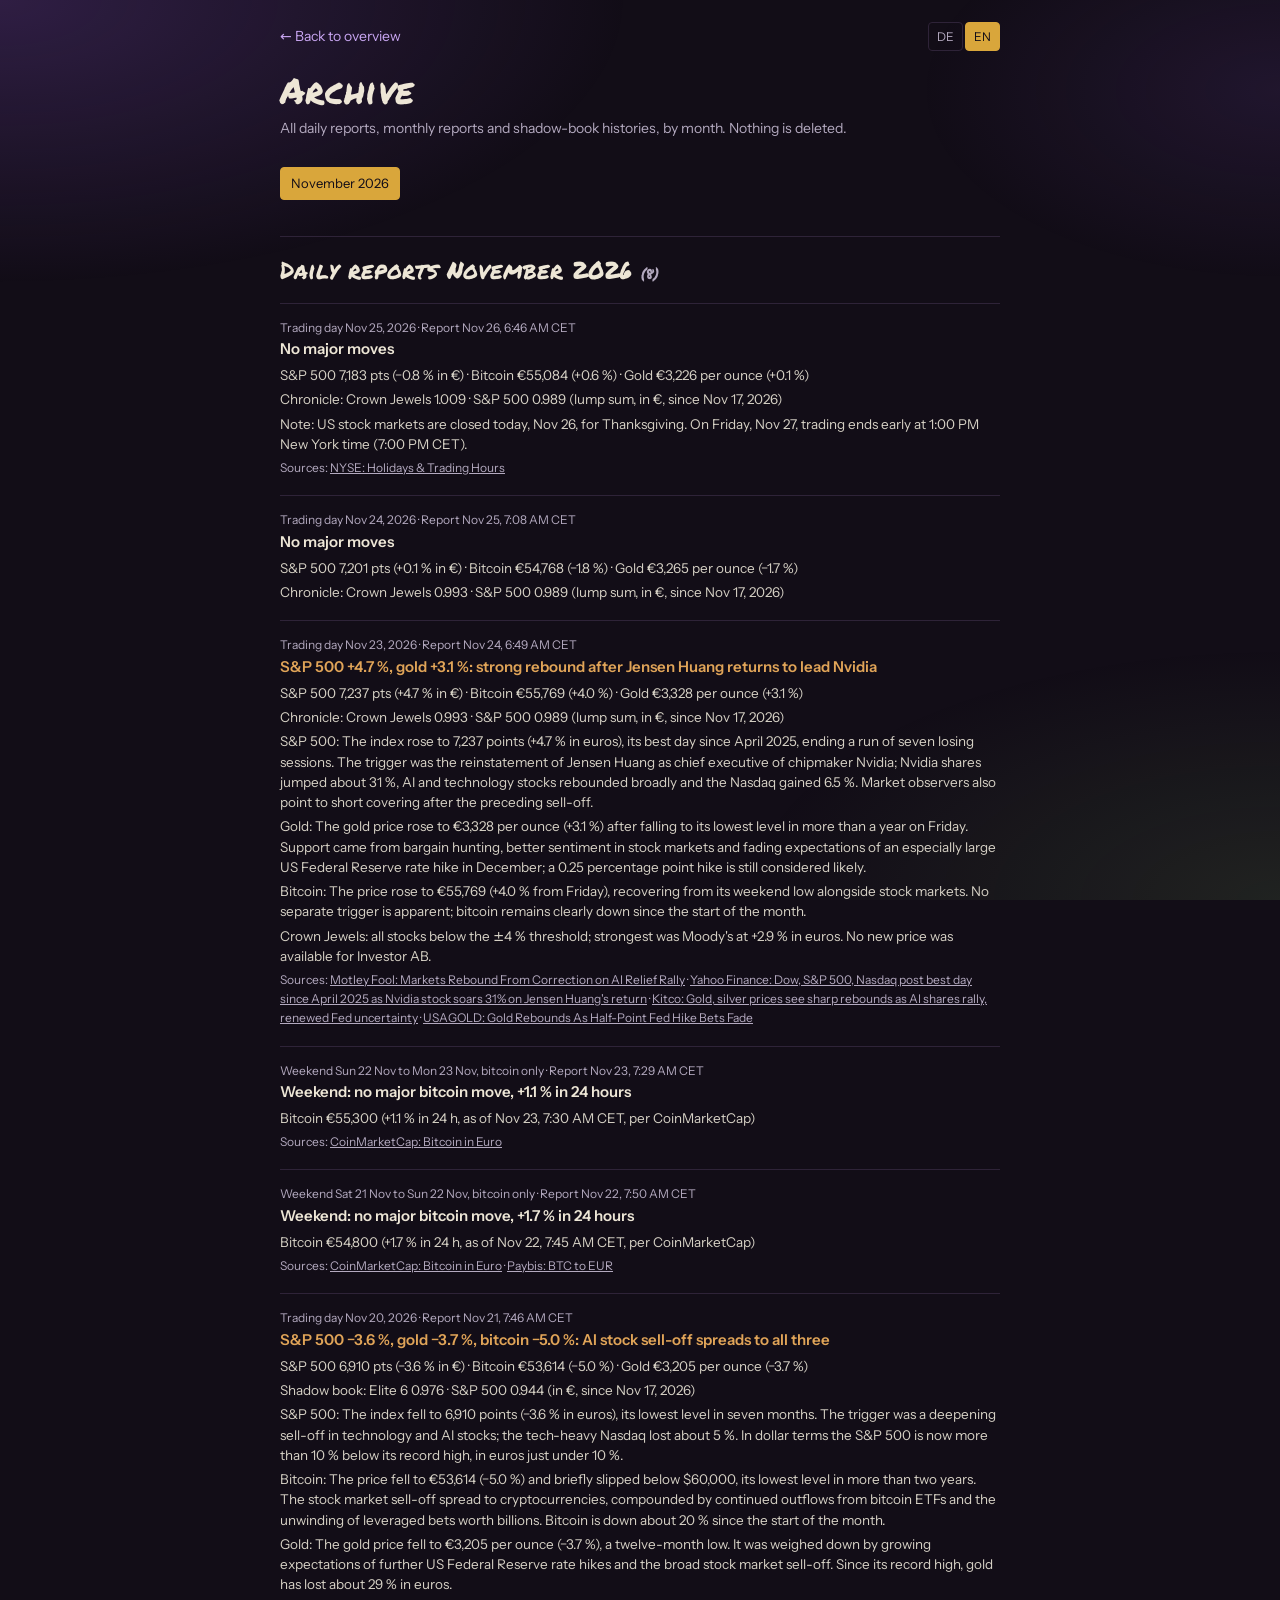
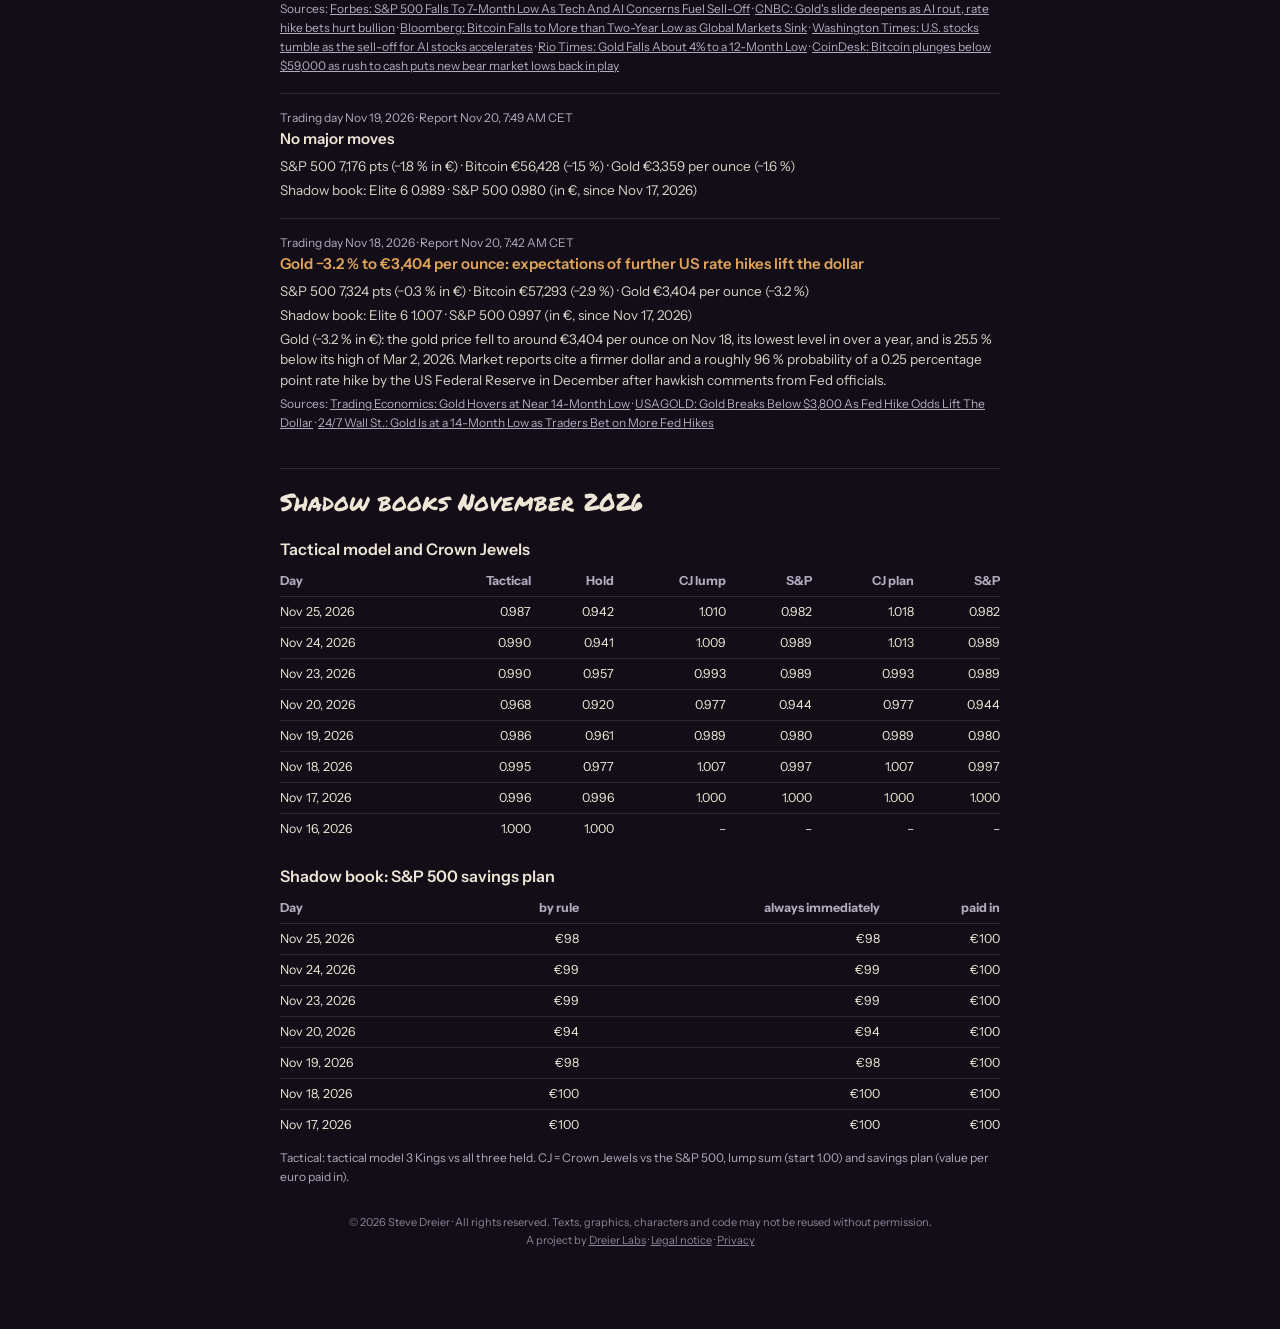
==== commit 1bc97ab9: "Öffentlich machen: Skripte nach site/js, CSP ohne Hashes, indexierbar - 22 Inline-Skripte ausgelager" ====
--- a/site/archiv.html
+++ b/site/archiv.html
@@ -1,7 +1,7 @@
 <!DOCTYPE html>
 <html lang="de"><head><meta name="tdm-reservation" content="1"><meta charset="utf-8">
 <meta name="viewport" content="width=device-width,initial-scale=1,viewport-fit=cover">
-<meta name="robots" content="noindex,nofollow"><meta name="theme-color" content="#120D17"><link rel="stylesheet" href="fonts/fonts.css"><link rel="icon" href="favicon.ico" sizes="any"><link rel="icon" href="favicon.svg" type="image/svg+xml"><link rel="icon" href="favicon-32.png" type="image/png" sizes="32x32"><link rel="apple-touch-icon" href="apple-touch-icon.png"><title>3Kings · Archiv</title>
+<meta name="robots" content="index,follow"><meta name="theme-color" content="#120D17"><link rel="stylesheet" href="fonts/fonts.css"><link rel="icon" href="favicon.ico" sizes="any"><link rel="icon" href="favicon.svg" type="image/svg+xml"><link rel="icon" href="favicon-32.png" type="image/png" sizes="32x32"><link rel="apple-touch-icon" href="apple-touch-icon.png"><title>3Kings · Archiv</title>
 <style>
 :root{--ink:#0F1218;--line:#262B37;--text:#E9E4D8;--mute:#8A8F9C;--gld:#D9B34A;
 --serif:"Iowan Old Style","Palatino Linotype",Palatino,Georgia,serif;--sans:system-ui,-apple-system,"Segoe UI",sans-serif}
@@ -42,31 +42,4 @@
 <nav class="months" id="months"></nav>
 <div id="doc"><p class="empty">…</p></div>
 </main>
-<script>
-const qs=new URLSearchParams(location.search);let LANG=qs.get("lang")||(()=>{try{return localStorage.getItem("lang")}catch(e){return null}})()||(navigator.language||"de").slice(0,2);if(LANG!=="en")LANG="de";try{localStorage.setItem("lang",LANG)}catch(e){}
-const EN=LANG==="en",T=(de,en)=>EN?en:de,LOC=EN?"en-US":"de-DE";document.documentElement.lang=LANG;
-document.getElementById(EN?"len":"lde").className="on";document.getElementById("back").href="./?lang="+LANG;
-const keep=k=>{const u=new URLSearchParams(location.search);u.set("lang",k);u.set("v",Date.now());return "?"+u};document.getElementById("lde").href=keep("de");document.getElementById("len").href=keep("en");
-if(EN){document.title="3Kings · Archive";document.getElementById("back").textContent="← Back to overview";document.getElementById("ttl").textContent="Archive";document.getElementById("lead").textContent="All daily reports, monthly reports and shadow-book histories, by month. Nothing is deleted."}
-const e=s=>String(s).replace(/&/g,"&amp;").replace(/</g,"&lt;").replace(/>/g,"&gt;");
-const fmtDay=s=>{const[a,b,c]=s.split("-");return EN?new Date(+a,+b-1,+c).toLocaleDateString("en-US",{month:"short",day:"numeric",year:"numeric"}):c+"."+b+"."+a};
-const mname=m=>{const[a,b]=m.split("-");return new Date(+a,+b-1,1).toLocaleDateString(LOC,{month:"long",year:"numeric"})};
-const get=u=>fetch(u,{cache:"no-store"}).then(r=>r.ok?r.json():null).catch(()=>null);
-Promise.all([get("archive/index.json"),get("news.json"),get("reports.json")]).then(async([ix,nw,rp])=>{
- const months=(ix&&ix.months)||[];const doc=document.getElementById("doc");
- if(!months.length){doc.innerHTML=`<p class="empty">${T("Noch keine Einträge.","No entries yet.")}</p>`;return}
- const m=months.includes(qs.get("m"))?qs.get("m"):months[0];
- document.getElementById("months").innerHTML=months.map(x=>`<a href="?lang=${LANG}&m=${x}"${x===m?' class="on"':""}>${mname(x)}</a>`).join("");
- const ar=await get(`archive/news-${m}.json`),sh=await get(`archive/shadow-${m}.json`);
- const items=[...((nw&&nw.items)||[]).filter(x=>(x.date||"").startsWith(m)),...((ar&&ar.items)||[])];
- const reps=((rp&&rp.items)||[]).filter(x=>x.type==="month"?x.period===m:(m.endsWith("-12")&&x.period===m.slice(0,4)));
- const rep=x=>{const ln=EN&&x.lines_en?x.lines_en:(x.lines||[]);return `<div class="item rep"><div class="meta">${x.type==="year"?T("Jahresbericht","Annual report"):T("Monatsbericht","Monthly report")} ${e(EN&&x.title_en?x.title_en:x.title)}${x.published?" · "+T("veröffentlicht ","published ")+e(x.published):""}</div>${ln.map(l=>l.startsWith("# ")?`<h3>${e(l.slice(2))}</h3>`:`<p>${e(l)}</p>`).join("")}</div>`};
- const one=x=>{const hl=EN&&x.headline_en?x.headline_en:x.headline,ln=EN&&x.lines_en?x.lines_en:(x.lines||[]),we=/^(Wochenende|Weekend)/.test(x.headline||"");
-  return `<div class="item"><div class="meta">${we?(()=>{const d=new Date(x.date+"T12:00:00"),p=new Date(d-864e5),wd=EN?["Sun","Mon","Tue","Wed","Thu","Fri","Sat"]:["So.","Mo.","Di.","Mi.","Do.","Fr.","Sa."],dm=z=>EN?z.toLocaleDateString("en-GB",{day:"numeric",month:"short"}):z.getDate()+"."+(z.getMonth()+1)+".";return T("Wochenende ","Weekend ")+wd[p.getDay()]+" "+dm(p)+T(" bis "," to ")+wd[d.getDay()]+" "+dm(d)+T(", nur Bitcoin",", bitcoin only")})():T("Börsentag ","Trading day ")+fmtDay(x.date)}${x.published?" · "+T("Bericht ","Report ")+e(EN&&x.published_en?x.published_en:x.published):""}</div><div class="hl${x.move?" move":""}">${e(hl)}</div>${ln.map(l=>`<p>${e(l)}</p>`).join("")}${(x.sources||[]).length?`<div class="src">${T("Quellen","Sources")}: ${x.sources.map(s=>`<a href="${e(s.url)}" rel="noopener" target="_blank">${e(s.title)}</a>`).join(" · ")}</div>`:""}</div>`};
- const e0=x=>x==null?"–":new Intl.NumberFormat(LOC,{style:"currency",currency:"EUR",maximumFractionDigits:0}).format(x);const f3=x=>x==null?"–":(+x).toFixed(3).replace(".",EN?".":",");
- const shadow=sh&&sh.rows&&sh.rows.length?`<h2>${T("Schattenbücher","Shadow books")} ${mname(m)}</h2><h3>${T("Taktikmodell und Kronjuwelen","Tactical model and Crown Jewels")}</h3><div style="overflow-x:auto"><table class="sh" style="width:100%;border-collapse:collapse;font-size:12.5px;white-space:nowrap"><tr style="color:var(--mute);text-align:right"><th style="text-align:left">${T("Tag","Day")}</th><th>${T("Taktik","Tactical")}</th><th>${T("Halten","Hold")}</th><th>${T("KJ Einmal","CJ lump")}</th><th>S&amp;P</th><th>${T("KJ Sparplan","CJ plan")}</th><th>S&amp;P</th></tr>${sh.rows.map(r=>`<tr style="text-align:right;border-top:1px solid var(--line)"><td style="text-align:left;padding:5px 0">${fmtDay(r.date)}</td><td>${f3(r.team)}</td><td>${f3(r.team_hold)}</td><td>${f3(r.kj)}</td><td>${f3(r.kj_spy)}</td><td>${f3(r.kjp)}</td><td>${f3(r.kjp_spy)}</td></tr>`).join("")}</table></div>${sh.rows.some(r=>r.sp_rule!=null)?`<h3>${T("Schattenbuch Sparplan S&amp;P 500","Shadow book: S&amp;P 500 savings plan")}</h3><div style="overflow-x:auto"><table class="sh" style="width:100%;border-collapse:collapse;font-size:12.5px;white-space:nowrap"><tr style="color:var(--mute);text-align:right"><th style="text-align:left">${T("Tag","Day")}</th><th>${T("nach Regel","by rule")}</th><th>${T("immer sofort","always immediately")}</th><th>${T("eingezahlt","paid in")}</th></tr>${sh.rows.filter(r=>r.sp_rule!=null).map(r=>`<tr style="text-align:right;border-top:1px solid var(--line)"><td style="text-align:left">${fmtDay(r.date)}</td><td>${e0(r.sp_rule)}</td><td>${e0(r.sp_now)}</td><td>${e0(r.sp_paid)}</td></tr>`).join("")}</table></div>`:""}<p class="meta" style="margin-top:8px">${T("Taktik: Taktikmodell 3 Könige gegen alle drei gehalten. KJ = Kronjuwelen gegen den S&amp;P 500, Einmalanlage (Start 1,00) und Sparplan (Wert je eingezahltem Euro).","Tactical: tactical model 3 Kings vs all three held. CJ = Crown Jewels vs the S&amp;P 500, lump sum (start 1.00) and savings plan (value per euro paid in).")}</p>`:"";
- doc.innerHTML=(reps.length?`<h2>${T("Berichte","Reports")}</h2>${reps.map(rep).join("")}`:"")+`<h2>${T("Tagesmeldungen","Daily reports")} ${mname(m)} <span style="font-size:14px;color:var(--mute)">(${items.length})</span></h2>`+(items.length?items.map(one).join(""):`<p class="empty">${T("Keine Meldungen in diesem Monat.","No reports this month.")}</p>`)+shadow;
-});
-</script><script>{const EN2=document.documentElement.lang==="en",b=document.getElementById("totop");document.getElementById("totopl").textContent=EN2?"Up":"Nach oben";b.setAttribute("aria-label",EN2?"Go up":"Nach oben");
-const upd=()=>b.classList.toggle("on",scrollY>innerHeight*1.2);addEventListener("scroll",upd,{passive:true});upd();
-b.onclick=()=>scrollTo({top:0,behavior:matchMedia("(prefers-reduced-motion: reduce)").matches?"auto":"smooth"})}</script><script>{const E=document.documentElement.lang==="en",d=document.createElement("p");d.style.cssText="text-align:center;font-size:11px;color:#8b8398;margin:28px 16px 40px";d.textContent="© 2026 Steve Dreier · "+(E?"All rights reserved. Texts, graphics, characters and code may not be reused without permission.":"Alle Rechte vorbehalten. Texte, Grafiken, Figuren und Code dürfen ohne Erlaubnis nicht übernommen werden.");var a=document.createElement("a");a.href="https://dreierlabs.com/impressum.html";a.style.color="inherit";a.textContent=E?"Legal notice":"Impressum";var g=document.createElement("a");g.href="https://dreierlabs.com";g.style.color="inherit";g.textContent="Dreier Labs";d.appendChild(document.createElement("br"));d.appendChild(document.createTextNode(E?"A project by ":"Ein Projekt von "));d.appendChild(g);d.appendChild(document.createTextNode(" · "));d.appendChild(a);var h=document.createElement("a");h.href="https://dreierlabs.com/datenschutz.html";h.style.color="inherit";h.textContent=E?"Privacy":"Datenschutz";d.appendChild(document.createTextNode(" · "));d.appendChild(h);document.body.appendChild(d)}</script></body></html>
+<script src="js/archiv-1.js"></script><script src="js/archiv-2.js"></script><script src="js/archiv-3.js"></script></body></html>
